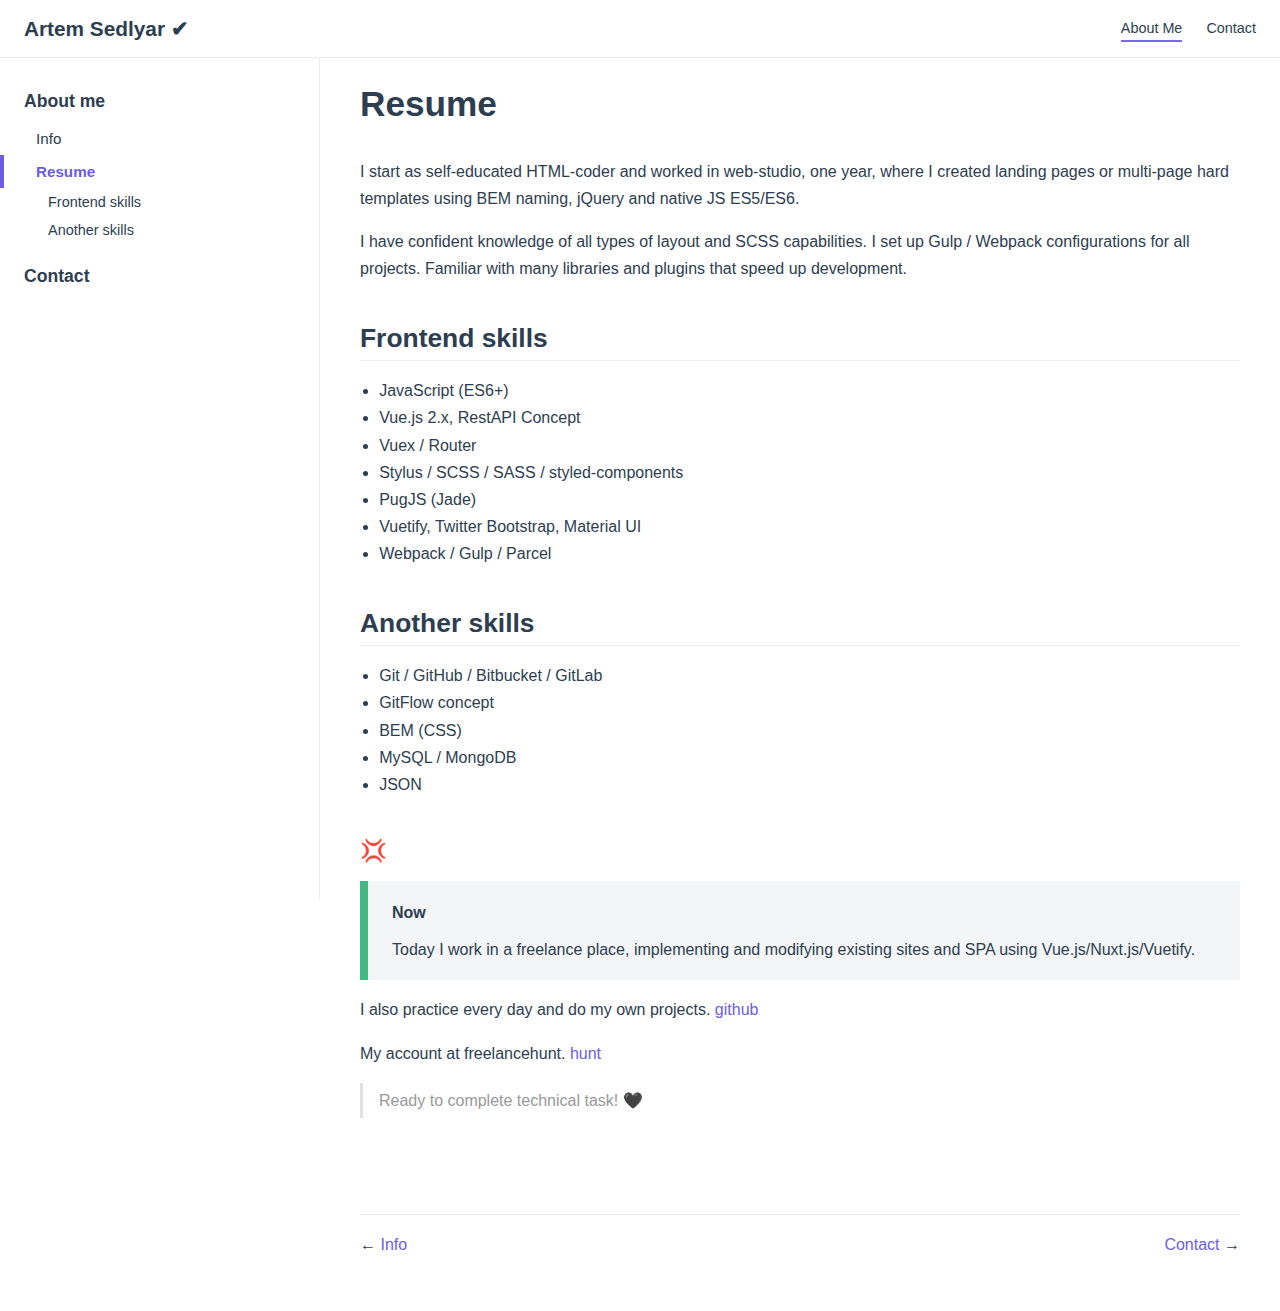
==== info/resume.html @ bdefcfd1 "deploy" ====
<!DOCTYPE html>
<html lang="en-US">
  <head>
    <meta charset="utf-8">
    <meta name="viewport" content="width=device-width,initial-scale=1">
    <title>Resume | Artem Sedlyar ✔</title>
    <meta name="generator" content="VuePress 1.5.4">
    
    <meta name="description" content="Frontend Web Developer">
    <meta name="theme-color" content="#3eaf7c">
    <meta name="apple-mobile-web-app-capable" content="yes">
    <meta name="apple-mobile-web-app-status-bar-style" content="black">
    <link rel="preload" href="/assets/css/0.styles.e78fe4bb.css" as="style"><link rel="preload" href="/assets/js/app.3f06bd6e.js" as="script"><link rel="preload" href="/assets/js/2.9921effe.js" as="script"><link rel="preload" href="/assets/js/8.894c7c05.js" as="script"><link rel="prefetch" href="/assets/js/3.db31d15b.js"><link rel="prefetch" href="/assets/js/4.f16aa5b3.js"><link rel="prefetch" href="/assets/js/5.d03f5406.js"><link rel="prefetch" href="/assets/js/6.c8559606.js"><link rel="prefetch" href="/assets/js/7.cd7a9723.js">
    <link rel="stylesheet" href="/assets/css/0.styles.e78fe4bb.css">
  </head>
  <body>
    <div id="app" data-server-rendered="true"><div class="theme-container"><header class="navbar"><div class="sidebar-button"><svg xmlns="http://www.w3.org/2000/svg" aria-hidden="true" role="img" viewBox="0 0 448 512" class="icon"><path fill="currentColor" d="M436 124H12c-6.627 0-12-5.373-12-12V80c0-6.627 5.373-12 12-12h424c6.627 0 12 5.373 12 12v32c0 6.627-5.373 12-12 12zm0 160H12c-6.627 0-12-5.373-12-12v-32c0-6.627 5.373-12 12-12h424c6.627 0 12 5.373 12 12v32c0 6.627-5.373 12-12 12zm0 160H12c-6.627 0-12-5.373-12-12v-32c0-6.627 5.373-12 12-12h424c6.627 0 12 5.373 12 12v32c0 6.627-5.373 12-12 12z"></path></svg></div> <a href="/" class="home-link router-link-active"><!----> <span class="site-name">Artem Sedlyar ✔</span></a> <div class="links"><!----> <nav class="nav-links can-hide"><div class="nav-item"><a href="/info/" class="nav-link router-link-active">
  About Me
</a></div><div class="nav-item"><a href="/contact/" class="nav-link">
  Contact
</a></div> <!----></nav></div></header> <div class="sidebar-mask"></div> <aside class="sidebar"><nav class="nav-links"><div class="nav-item"><a href="/info/" class="nav-link router-link-active">
  About Me
</a></div><div class="nav-item"><a href="/contact/" class="nav-link">
  Contact
</a></div> <!----></nav>  <ul class="sidebar-links"><li><section class="sidebar-group depth-0"><a href="/info/" class="sidebar-heading clickable router-link-active open"><span>About me</span> <!----></a> <ul class="sidebar-links sidebar-group-items"><li><a href="/info/" aria-current="page" class="sidebar-link">Info</a></li><li><a href="/info/resume.html" aria-current="page" class="active sidebar-link">Resume</a><ul class="sidebar-sub-headers"><li class="sidebar-sub-header"><a href="/info/resume.html#frontend-skills" class="sidebar-link">Frontend skills</a></li><li class="sidebar-sub-header"><a href="/info/resume.html#another-skills" class="sidebar-link">Another skills</a></li></ul></li></ul></section></li><li><a href="/contact/" class="sidebar-link">Contact</a></li></ul> </aside> <main class="page"> <div class="theme-default-content content__default"><h1 id="resume"><a href="#resume" class="header-anchor">#</a> Resume</h1> <p>I start as self-educated HTML-coder and worked in web-studio, one year, where I created landing pages or multi-page hard templates using BEM naming, jQuery and native JS ES5/ES6.</p> <p>I have confident knowledge of all types of layout and SCSS capabilities. I set up Gulp / Webpack configurations for all projects. Familiar with many libraries and plugins that speed up development.</p> <h2 id="frontend-skills"><a href="#frontend-skills" class="header-anchor">#</a> Frontend skills</h2> <ul><li>JavaScript (ES6+)</li> <li>Vue.js 2.x, RestAPI Concept</li> <li>Vuex / Router</li> <li>Stylus / SCSS / SASS / styled-components</li> <li>PugJS (Jade)</li> <li>Vuetify, Twitter Bootstrap, Material UI</li> <li>Webpack / Gulp / Parcel</li></ul> <h2 id="another-skills"><a href="#another-skills" class="header-anchor">#</a> Another skills</h2> <ul><li>Git / GitHub / Bitbucket / GitLab</li> <li>GitFlow concept</li> <li>BEM (CSS)</li> <li>MySQL / MongoDB</li> <li>JSON</li></ul> <h3 id="💢"><a href="#💢" class="header-anchor">#</a> 💢</h3> <div class="custom-block tip"><p class="custom-block-title">Now</p> <p>Today I work in a freelance place, implementing and modifying existing sites and SPA using Vue.js/Nuxt.js/Vuetify.</p></div> <p>I also practice every day and do my own projects. <strong><a href="github.com/xelinel32">github</a></strong></p> <p>My account at freelancehunt. <strong><a href="">hunt</a></strong></p> <blockquote><p>Ready to complete technical task! 🖤</p></blockquote></div> <footer class="page-edit"><!----> <!----></footer> <div class="page-nav"><p class="inner"><span class="prev">
      ←
      <a href="/info/" class="prev router-link-active">
        Info
      </a></span> <span class="next"><a href="/contact/">
        Contact
      </a>
      →
    </span></p></div> </main></div><div class="global-ui"><!----></div></div>
    <script src="/assets/js/app.3f06bd6e.js" defer></script><script src="/assets/js/2.9921effe.js" defer></script><script src="/assets/js/8.894c7c05.js" defer></script>
  </body>
</html>
---- assets/css/0.styles.e78fe4bb.css ----
.medium-zoom-overlay{z-index:100}.medium-zoom-overlay~img{z-index:101}code[class*=language-],pre[class*=language-]{color:#ccc;background:none;font-family:Consolas,Monaco,Andale Mono,Ubuntu Mono,monospace;font-size:1em;text-align:left;white-space:pre;word-spacing:normal;word-break:normal;word-wrap:normal;line-height:1.5;-moz-tab-size:4;-o-tab-size:4;tab-size:4;-webkit-hyphens:none;-ms-hyphens:none;hyphens:none}pre[class*=language-]{padding:1em;margin:.5em 0;overflow:auto}:not(pre)>code[class*=language-],pre[class*=language-]{background:#2d2d2d}:not(pre)>code[class*=language-]{padding:.1em;border-radius:.3em;white-space:normal}.token.block-comment,.token.cdata,.token.comment,.token.doctype,.token.prolog{color:#999}.token.punctuation{color:#ccc}.token.attr-name,.token.deleted,.token.namespace,.token.tag{color:#e2777a}.token.function-name{color:#6196cc}.token.boolean,.token.function,.token.number{color:#f08d49}.token.class-name,.token.constant,.token.property,.token.symbol{color:#f8c555}.token.atrule,.token.builtin,.token.important,.token.keyword,.token.selector{color:#cc99cd}.token.attr-value,.token.char,.token.regex,.token.string,.token.variable{color:#7ec699}.token.entity,.token.operator,.token.url{color:#67cdcc}.token.bold,.token.important{font-weight:700}.token.italic{font-style:italic}.token.entity{cursor:help}.token.inserted{color:green}.theme-default-content code{color:#476582;padding:.25rem .5rem;margin:0;font-size:.85em;background-color:rgba(27,31,35,.05);border-radius:3px}.theme-default-content code .token.deleted{color:#ec5975}.theme-default-content code .token.inserted{color:#6c5ce7}.theme-default-content pre,.theme-default-content pre[class*=language-]{line-height:1.4;padding:1.25rem 1.5rem;margin:.85rem 0;background-color:#282c34;border-radius:6px;overflow:auto}.theme-default-content pre[class*=language-] code,.theme-default-content pre code{color:#fff;padding:0;background-color:transparent;border-radius:0}div[class*=language-]{position:relative;background-color:#282c34;border-radius:6px}div[class*=language-] .highlight-lines{-webkit-user-select:none;-ms-user-select:none;user-select:none;padding-top:1.3rem;position:absolute;top:0;left:0;width:100%;line-height:1.4}div[class*=language-] .highlight-lines .highlighted{background-color:rgba(0,0,0,.66)}div[class*=language-] pre,div[class*=language-] pre[class*=language-]{background:transparent;position:relative;z-index:1}div[class*=language-]:before{position:absolute;z-index:3;top:.8em;right:1em;font-size:.75rem;color:hsla(0,0%,100%,.4)}div[class*=language-]:not(.line-numbers-mode) .line-numbers-wrapper{display:none}div[class*=language-].line-numbers-mode .highlight-lines .highlighted{position:relative}div[class*=language-].line-numbers-mode .highlight-lines .highlighted:before{content:" ";position:absolute;z-index:3;left:0;top:0;display:block;width:3.5rem;height:100%;background-color:rgba(0,0,0,.66)}div[class*=language-].line-numbers-mode pre{padding-left:4.5rem;vertical-align:middle}div[class*=language-].line-numbers-mode .line-numbers-wrapper{position:absolute;top:0;width:3.5rem;text-align:center;color:hsla(0,0%,100%,.3);padding:1.25rem 0;line-height:1.4}div[class*=language-].line-numbers-mode .line-numbers-wrapper br{-webkit-user-select:none;-ms-user-select:none;user-select:none}div[class*=language-].line-numbers-mode .line-numbers-wrapper .line-number{position:relative;z-index:4;-webkit-user-select:none;-ms-user-select:none;user-select:none;font-size:.85em}div[class*=language-].line-numbers-mode:after{content:"";position:absolute;z-index:2;top:0;left:0;width:3.5rem;height:100%;border-radius:6px 0 0 6px;border-right:1px solid rgba(0,0,0,.66);background-color:#282c34}div[class~=language-js]:before{content:"js"}div[class~=language-ts]:before{content:"ts"}div[class~=language-html]:before{content:"html"}div[class~=language-md]:before{content:"md"}div[class~=language-vue]:before{content:"vue"}div[class~=language-css]:before{content:"css"}div[class~=language-sass]:before{content:"sass"}div[class~=language-scss]:before{content:"scss"}div[class~=language-less]:before{content:"less"}div[class~=language-stylus]:before{content:"stylus"}div[class~=language-go]:before{content:"go"}div[class~=language-java]:before{content:"java"}div[class~=language-c]:before{content:"c"}div[class~=language-sh]:before{content:"sh"}div[class~=language-yaml]:before{content:"yaml"}div[class~=language-py]:before{content:"py"}div[class~=language-docker]:before{content:"docker"}div[class~=language-dockerfile]:before{content:"dockerfile"}div[class~=language-makefile]:before{content:"makefile"}div[class~=language-javascript]:before{content:"js"}div[class~=language-typescript]:before{content:"ts"}div[class~=language-markup]:before{content:"html"}div[class~=language-markdown]:before{content:"md"}div[class~=language-json]:before{content:"json"}div[class~=language-ruby]:before{content:"rb"}div[class~=language-python]:before{content:"py"}div[class~=language-bash]:before{content:"sh"}div[class~=language-php]:before{content:"php"}.custom-block .custom-block-title{font-weight:600;margin-bottom:-.4rem}.custom-block.danger,.custom-block.tip,.custom-block.warning{padding:.1rem 1.5rem;border-left-width:.5rem;border-left-style:solid;margin:1rem 0}.custom-block.tip{background-color:#f3f5f7;border-color:#42b983}.custom-block.warning{background-color:rgba(255,229,100,.3);border-color:#e7c000;color:#6b5900}.custom-block.warning .custom-block-title{color:#b29400}.custom-block.warning a{color:#2c3e50}.custom-block.danger{background-color:#ffe6e6;border-color:#c00;color:#4d0000}.custom-block.danger .custom-block-title{color:#900}.custom-block.danger a{color:#2c3e50}.custom-block.details{display:block;position:relative;border-radius:2px;margin:1.6em 0;padding:1.6em;background-color:#eee}.custom-block.details h4{margin-top:0}.custom-block.details figure:last-child,.custom-block.details p:last-child{margin-bottom:0;padding-bottom:0}.custom-block.details summary{outline:none;cursor:pointer}.arrow{display:inline-block;width:0;height:0}.arrow.up{border-bottom:6px solid #ccc}.arrow.down,.arrow.up{border-left:4px solid transparent;border-right:4px solid transparent}.arrow.down{border-top:6px solid #ccc}.arrow.right{border-left:6px solid #ccc}.arrow.left,.arrow.right{border-top:4px solid transparent;border-bottom:4px solid transparent}.arrow.left{border-right:6px solid #ccc}.theme-default-content:not(.custom){max-width:960px;margin:0 auto;padding:2rem 2.5rem}@media (max-width:959px){.theme-default-content:not(.custom){padding:2rem}}@media (max-width:419px){.theme-default-content:not(.custom){padding:1.5rem}}.table-of-contents .badge{vertical-align:middle}body,html{padding:0;margin:0;background-color:#fff}body{font-family:-apple-system,BlinkMacSystemFont,Segoe UI,Roboto,Oxygen,Ubuntu,Cantarell,Fira Sans,Droid Sans,Helvetica Neue,sans-serif;-webkit-font-smoothing:antialiased;-moz-osx-font-smoothing:grayscale;font-size:16px;color:#2c3e50}.page{padding-left:20rem}.navbar{z-index:20;right:0;height:3.6rem;background-color:#fff;box-sizing:border-box;border-bottom:1px solid #eaecef}.navbar,.sidebar-mask{position:fixed;top:0;left:0}.sidebar-mask{z-index:9;width:100vw;height:100vh;display:none}.sidebar{font-size:16px;background-color:#fff;width:20rem;position:fixed;z-index:10;margin:0;top:3.6rem;left:0;bottom:0;box-sizing:border-box;border-right:1px solid #eaecef;overflow-y:auto}.theme-default-content:not(.custom)>:first-child{margin-top:3.6rem}.theme-default-content:not(.custom) a:hover{text-decoration:underline}.theme-default-content:not(.custom) p.demo{padding:1rem 1.5rem;border:1px solid #ddd;border-radius:4px}.theme-default-content:not(.custom) img{max-width:100%}.theme-default-content.custom{padding:0;margin:0}.theme-default-content.custom img{max-width:100%}a{font-weight:500;text-decoration:none}a,p a code{color:#6c5ce7}p a code{font-weight:400}kbd{background:#eee;border:.15rem solid #ddd;border-bottom:.25rem solid #ddd;border-radius:.15rem;padding:0 .15em}blockquote{font-size:1rem;color:#999;border-left:.2rem solid #dfe2e5;margin:1rem 0;padding:.25rem 0 .25rem 1rem}blockquote>p{margin:0}ol,ul{padding-left:1.2em}strong{font-weight:600}h1,h2,h3,h4,h5,h6{font-weight:600;line-height:1.25}.theme-default-content:not(.custom)>h1,.theme-default-content:not(.custom)>h2,.theme-default-content:not(.custom)>h3,.theme-default-content:not(.custom)>h4,.theme-default-content:not(.custom)>h5,.theme-default-content:not(.custom)>h6{margin-top:-3.1rem;padding-top:4.6rem;margin-bottom:0}.theme-default-content:not(.custom)>h1:first-child,.theme-default-content:not(.custom)>h2:first-child,.theme-default-content:not(.custom)>h3:first-child,.theme-default-content:not(.custom)>h4:first-child,.theme-default-content:not(.custom)>h5:first-child,.theme-default-content:not(.custom)>h6:first-child{margin-top:-1.5rem;margin-bottom:1rem}.theme-default-content:not(.custom)>h1:first-child+.custom-block,.theme-default-content:not(.custom)>h1:first-child+p,.theme-default-content:not(.custom)>h1:first-child+pre,.theme-default-content:not(.custom)>h2:first-child+.custom-block,.theme-default-content:not(.custom)>h2:first-child+p,.theme-default-content:not(.custom)>h2:first-child+pre,.theme-default-content:not(.custom)>h3:first-child+.custom-block,.theme-default-content:not(.custom)>h3:first-child+p,.theme-default-content:not(.custom)>h3:first-child+pre,.theme-default-content:not(.custom)>h4:first-child+.custom-block,.theme-default-content:not(.custom)>h4:first-child+p,.theme-default-content:not(.custom)>h4:first-child+pre,.theme-default-content:not(.custom)>h5:first-child+.custom-block,.theme-default-content:not(.custom)>h5:first-child+p,.theme-default-content:not(.custom)>h5:first-child+pre,.theme-default-content:not(.custom)>h6:first-child+.custom-block,.theme-default-content:not(.custom)>h6:first-child+p,.theme-default-content:not(.custom)>h6:first-child+pre{margin-top:2rem}h1:hover .header-anchor,h2:hover .header-anchor,h3:hover .header-anchor,h4:hover .header-anchor,h5:hover .header-anchor,h6:hover .header-anchor{opacity:1}h1{font-size:2.2rem}h2{font-size:1.65rem;padding-bottom:.3rem;border-bottom:1px solid #eaecef}h3{font-size:1.35rem}a.header-anchor{font-size:.85em;float:left;margin-left:-.87em;padding-right:.23em;margin-top:.125em;opacity:0}a.header-anchor:hover{text-decoration:none}.line-number,code,kbd{font-family:source-code-pro,Menlo,Monaco,Consolas,Courier New,monospace}ol,p,ul{line-height:1.7}hr{border:0;border-top:1px solid #eaecef}table{border-collapse:collapse;margin:1rem 0;display:block;overflow-x:auto}tr{border-top:1px solid #dfe2e5}tr:nth-child(2n){background-color:#f6f8fa}td,th{border:1px solid #dfe2e5;padding:.6em 1em}.theme-container.sidebar-open .sidebar-mask{display:block}.theme-container.no-navbar .theme-default-content:not(.custom)>h1,.theme-container.no-navbar h2,.theme-container.no-navbar h3,.theme-container.no-navbar h4,.theme-container.no-navbar h5,.theme-container.no-navbar h6{margin-top:1.5rem;padding-top:0}.theme-container.no-navbar .sidebar{top:0}@media (min-width:720px){.theme-container.no-sidebar .sidebar{display:none}.theme-container.no-sidebar .page{padding-left:0}}@media (max-width:959px){.sidebar{font-size:15px;width:16.4rem}.page{padding-left:16.4rem}}@media (max-width:719px){.sidebar{top:0;padding-top:3.6rem;transform:translateX(-100%);transition:transform .2s ease}.page{padding-left:0}.theme-container.sidebar-open .sidebar{transform:translateX(0)}.theme-container.no-navbar .sidebar{padding-top:0}}@media (max-width:419px){h1{font-size:1.9rem}.theme-default-content div[class*=language-]{margin:.85rem -1.5rem;border-radius:0}}#nprogress{pointer-events:none}#nprogress .bar{background:#6c5ce7;position:fixed;z-index:1031;top:0;left:0;width:100%;height:2px}#nprogress .peg{display:block;position:absolute;right:0;width:100px;height:100%;box-shadow:0 0 10px #6c5ce7,0 0 5px #6c5ce7;opacity:1;transform:rotate(3deg) translateY(-4px)}#nprogress .spinner{display:block;position:fixed;z-index:1031;top:15px;right:15px}#nprogress .spinner-icon{width:18px;height:18px;box-sizing:border-box;border-color:#6c5ce7 transparent transparent #6c5ce7;border-style:solid;border-width:2px;border-radius:50%;-webkit-animation:nprogress-spinner .4s linear infinite;animation:nprogress-spinner .4s linear infinite}.nprogress-custom-parent{overflow:hidden;position:relative}.nprogress-custom-parent #nprogress .bar,.nprogress-custom-parent #nprogress .spinner{position:absolute}@-webkit-keyframes nprogress-spinner{0%{transform:rotate(0deg)}to{transform:rotate(1turn)}}@keyframes nprogress-spinner{0%{transform:rotate(0deg)}to{transform:rotate(1turn)}}html{scroll-behavior:smooth}.go-to-top[data-v-5fd4ef0c]{cursor:pointer;position:fixed;bottom:2rem;right:2.5rem;width:2rem;color:#6c5ce7;z-index:1}.go-to-top[data-v-5fd4ef0c]:hover{color:#988dee}@media (max-width:959px){.go-to-top[data-v-5fd4ef0c]{display:none}}.fade-enter-active[data-v-5fd4ef0c],.fade-leave-active[data-v-5fd4ef0c]{transition:opacity .3s}.fade-enter[data-v-5fd4ef0c],.fade-leave-to[data-v-5fd4ef0c]{opacity:0}.icon.outbound{color:#aaa;display:inline-block;vertical-align:middle;position:relative;top:-1px}.home{padding:3.6rem 2rem 0;max-width:1200px;margin:0 auto;display:block}.home .hero{text-align:center}.home .hero img{max-width:100%;max-height:280px;display:block;margin:3rem auto 1.5rem}.home .hero h1{font-size:3rem}.home .hero .action,.home .hero .description,.home .hero h1{margin:1.8rem auto}.home .hero .description{max-width:35rem;font-size:1.6rem;line-height:1.3;color:#6a8bad}.home .hero .action-button{display:inline-block;font-size:1.2rem;color:#fff;background-color:#6c5ce7;padding:.8rem 1.6rem;border-radius:4px;transition:background-color .1s ease;box-sizing:border-box;border-bottom:1px solid #5340e3}.home .hero .action-button:hover{background-color:#7b6ce9}.home .features{border-top:1px solid #eaecef;padding:1.2rem 0;margin-top:2.5rem;display:flex;flex-wrap:wrap;align-items:flex-start;align-content:stretch;justify-content:space-between}.home .feature{flex-grow:1;flex-basis:30%;max-width:30%}.home .feature h2{font-size:1.4rem;font-weight:500;border-bottom:none;padding-bottom:0;color:#3a5169}.home .feature p{color:#4e6e8e}.home .footer{padding:2.5rem;border-top:1px solid #eaecef;text-align:center;color:#4e6e8e}@media (max-width:719px){.home .features{flex-direction:column}.home .feature{max-width:100%;padding:0 2.5rem}}@media (max-width:419px){.home{padding-left:1.5rem;padding-right:1.5rem}.home .hero img{max-height:210px;margin:2rem auto 1.2rem}.home .hero h1{font-size:2rem}.home .hero .action,.home .hero .description,.home .hero h1{margin:1.2rem auto}.home .hero .description{font-size:1.2rem}.home .hero .action-button{font-size:1rem;padding:.6rem 1.2rem}.home .feature h2{font-size:1.25rem}}.search-box{display:inline-block;position:relative;margin-right:1rem}.search-box input{cursor:text;width:10rem;height:2rem;color:#4e6e8e;display:inline-block;border:1px solid #cfd4db;border-radius:2rem;font-size:.9rem;line-height:2rem;padding:0 .5rem 0 2rem;outline:none;transition:all .2s ease;background:#fff url(/assets/img/search.83621669.svg) .6rem .5rem no-repeat;background-size:1rem}.search-box input:focus{cursor:auto;border-color:#6c5ce7}.search-box .suggestions{background:#fff;width:20rem;position:absolute;top:2rem;border:1px solid #cfd4db;border-radius:6px;padding:.4rem;list-style-type:none}.search-box .suggestions.align-right{right:0}.search-box .suggestion{line-height:1.4;padding:.4rem .6rem;border-radius:4px;cursor:pointer}.search-box .suggestion a{white-space:normal;color:#5d82a6}.search-box .suggestion a .page-title{font-weight:600}.search-box .suggestion a .header{font-size:.9em;margin-left:.25em}.search-box .suggestion.focused{background-color:#f3f4f5}.search-box .suggestion.focused a{color:#6c5ce7}@media (max-width:959px){.search-box input{cursor:pointer;width:0;border-color:transparent;position:relative}.search-box input:focus{cursor:text;left:0;width:10rem}}@media (-ms-high-contrast:none){.search-box input{height:2rem}}@media (max-width:959px) and (min-width:719px){.search-box .suggestions{left:0}}@media (max-width:719px){.search-box{margin-right:0}.search-box input{left:1rem}.search-box .suggestions{right:0}}@media (max-width:419px){.search-box .suggestions{width:calc(100vw - 4rem)}.search-box input:focus{width:8rem}}.sidebar-button{cursor:pointer;display:none;width:1.25rem;height:1.25rem;position:absolute;padding:.6rem;top:.6rem;left:1rem}.sidebar-button .icon{display:block;width:1.25rem;height:1.25rem}@media (max-width:719px){.sidebar-button{display:block}}.dropdown-enter,.dropdown-leave-to{height:0!important}.dropdown-wrapper{cursor:pointer}.dropdown-wrapper .dropdown-title,.dropdown-wrapper .mobile-dropdown-title{display:block;font-size:.9rem;font-family:inherit;cursor:inherit;padding:inherit;line-height:1.4rem;background:transparent;border:none;font-weight:500;color:#2c3e50}.dropdown-wrapper .dropdown-title:hover,.dropdown-wrapper .mobile-dropdown-title:hover{border-color:transparent}.dropdown-wrapper .dropdown-title .arrow,.dropdown-wrapper .mobile-dropdown-title .arrow{vertical-align:middle;margin-top:-1px;margin-left:.4rem}.dropdown-wrapper .mobile-dropdown-title{display:none;font-weight:600}.dropdown-wrapper .mobile-dropdown-title font-size inherit:hover{color:#6c5ce7}.dropdown-wrapper .nav-dropdown .dropdown-item{color:inherit;line-height:1.7rem}.dropdown-wrapper .nav-dropdown .dropdown-item h4{margin:.45rem 0 0;border-top:1px solid #eee;padding:1rem 1.5rem .45rem 1.25rem}.dropdown-wrapper .nav-dropdown .dropdown-item .dropdown-subitem-wrapper{padding:0;list-style:none}.dropdown-wrapper .nav-dropdown .dropdown-item .dropdown-subitem-wrapper .dropdown-subitem{font-size:.9em}.dropdown-wrapper .nav-dropdown .dropdown-item a{display:block;line-height:1.7rem;position:relative;border-bottom:none;font-weight:400;margin-bottom:0;padding:0 1.5rem 0 1.25rem}.dropdown-wrapper .nav-dropdown .dropdown-item a.router-link-active,.dropdown-wrapper .nav-dropdown .dropdown-item a:hover{color:#6c5ce7}.dropdown-wrapper .nav-dropdown .dropdown-item a.router-link-active:after{content:"";width:0;height:0;border-left:5px solid #6c5ce7;border-top:3px solid transparent;border-bottom:3px solid transparent;position:absolute;top:calc(50% - 2px);left:9px}.dropdown-wrapper .nav-dropdown .dropdown-item:first-child h4{margin-top:0;padding-top:0;border-top:0}@media (max-width:719px){.dropdown-wrapper.open .dropdown-title{margin-bottom:.5rem}.dropdown-wrapper .dropdown-title{display:none}.dropdown-wrapper .mobile-dropdown-title{display:block}.dropdown-wrapper .nav-dropdown{transition:height .1s ease-out;overflow:hidden}.dropdown-wrapper .nav-dropdown .dropdown-item h4{border-top:0;margin-top:0;padding-top:0}.dropdown-wrapper .nav-dropdown .dropdown-item>a,.dropdown-wrapper .nav-dropdown .dropdown-item h4{font-size:15px;line-height:2rem}.dropdown-wrapper .nav-dropdown .dropdown-item .dropdown-subitem{font-size:14px;padding-left:1rem}}@media (min-width:719px){.dropdown-wrapper{height:1.8rem}.dropdown-wrapper.open .nav-dropdown,.dropdown-wrapper:hover .nav-dropdown{display:block!important}.dropdown-wrapper.open:blur{display:none}.dropdown-wrapper .nav-dropdown{display:none;height:auto!important;box-sizing:border-box;max-height:calc(100vh - 2.7rem);overflow-y:auto;position:absolute;top:100%;right:0;background-color:#fff;padding:.6rem 0;border:1px solid;border-color:#ddd #ddd #ccc;text-align:left;border-radius:.25rem;white-space:nowrap;margin:0}}.nav-links{display:inline-block}.nav-links a{line-height:1.4rem;color:inherit}.nav-links a.router-link-active,.nav-links a:hover{color:#6c5ce7}.nav-links .nav-item{position:relative;display:inline-block;margin-left:1.5rem;line-height:2rem}.nav-links .nav-item:first-child{margin-left:0}.nav-links .repo-link{margin-left:1.5rem}@media (max-width:719px){.nav-links .nav-item,.nav-links .repo-link{margin-left:0}}@media (min-width:719px){.nav-links a.router-link-active,.nav-links a:hover{color:#2c3e50}.nav-item>a:not(.external).router-link-active,.nav-item>a:not(.external):hover{margin-bottom:-2px;border-bottom:2px solid #7869e9}}.navbar{padding:.7rem 1.5rem;line-height:2.2rem}.navbar a,.navbar img,.navbar span{display:inline-block}.navbar .logo{height:2.2rem;min-width:2.2rem;margin-right:.8rem;vertical-align:top}.navbar .site-name{font-size:1.3rem;font-weight:600;color:#2c3e50;position:relative}.navbar .links{padding-left:1.5rem;box-sizing:border-box;background-color:#fff;white-space:nowrap;font-size:.9rem;position:absolute;right:1.5rem;top:.7rem;display:flex}.navbar .links .search-box{flex:0 0 auto;vertical-align:top}@media (max-width:719px){.navbar{padding-left:4rem}.navbar .can-hide{display:none}.navbar .links{padding-left:1.5rem}.navbar .site-name{width:calc(100vw - 9.4rem);overflow:hidden;white-space:nowrap;text-overflow:ellipsis}}.page-edit{max-width:960px;margin:0 auto;padding:2rem 2.5rem}@media (max-width:959px){.page-edit{padding:2rem}}@media (max-width:419px){.page-edit{padding:1.5rem}}.page-edit{padding-top:1rem;padding-bottom:1rem;overflow:auto}.page-edit .edit-link{display:inline-block}.page-edit .edit-link a{color:#4e6e8e;margin-right:.25rem}.page-edit .last-updated{float:right;font-size:.9em}.page-edit .last-updated .prefix{font-weight:500;color:#4e6e8e}.page-edit .last-updated .time{font-weight:400;color:#767676}@media (max-width:719px){.page-edit .edit-link{margin-bottom:.5rem}.page-edit .last-updated{font-size:.8em;float:none;text-align:left}}.page-nav{max-width:960px;margin:0 auto;padding:2rem 2.5rem}@media (max-width:959px){.page-nav{padding:2rem}}@media (max-width:419px){.page-nav{padding:1.5rem}}.page-nav{padding-top:1rem;padding-bottom:0}.page-nav .inner{min-height:2rem;margin-top:0;border-top:1px solid #eaecef;padding-top:1rem;overflow:auto}.page-nav .next{float:right}.page{padding-bottom:2rem;display:block}.sidebar-group .sidebar-group{padding-left:.5em}.sidebar-group:not(.collapsable) .sidebar-heading:not(.clickable){cursor:auto;color:inherit}.sidebar-group.is-sub-group{padding-left:0}.sidebar-group.is-sub-group>.sidebar-heading{font-size:.95em;line-height:1.4;font-weight:400;padding-left:2rem}.sidebar-group.is-sub-group>.sidebar-heading:not(.clickable){opacity:.5}.sidebar-group.is-sub-group>.sidebar-group-items{padding-left:1rem}.sidebar-group.is-sub-group>.sidebar-group-items>li>.sidebar-link{font-size:.95em;border-left:none}.sidebar-group.depth-2>.sidebar-heading{border-left:none}.sidebar-heading{color:#2c3e50;transition:color .15s ease;cursor:pointer;font-size:1.1em;font-weight:700;padding:.35rem 1.5rem .35rem 1.25rem;width:100%;box-sizing:border-box;margin:0;border-left:.25rem solid transparent}.sidebar-heading.open,.sidebar-heading:hover{color:inherit}.sidebar-heading .arrow{position:relative;top:-.12em;left:.5em}.sidebar-heading.clickable.active{font-weight:600;color:#6c5ce7;border-left-color:#6c5ce7}.sidebar-heading.clickable:hover{color:#6c5ce7}.sidebar-group-items{transition:height .1s ease-out;font-size:.95em;overflow:hidden}.sidebar .sidebar-sub-headers{padding-left:1rem;font-size:.95em}a.sidebar-link{font-size:1em;font-weight:400;display:inline-block;color:#2c3e50;border-left:.25rem solid transparent;padding:.35rem 1rem .35rem 1.25rem;line-height:1.4;width:100%;box-sizing:border-box}a.sidebar-link:hover{color:#6c5ce7}a.sidebar-link.active{font-weight:600;color:#6c5ce7;border-left-color:#6c5ce7}.sidebar-group a.sidebar-link{padding-left:2rem}.sidebar-sub-headers a.sidebar-link{padding-top:.25rem;padding-bottom:.25rem;border-left:none}.sidebar-sub-headers a.sidebar-link.active{font-weight:500}.sidebar ul{padding:0;margin:0;list-style-type:none}.sidebar a{display:inline-block}.sidebar .nav-links{display:none;border-bottom:1px solid #eaecef;padding:.5rem 0 .75rem}.sidebar .nav-links a{font-weight:600}.sidebar .nav-links .nav-item,.sidebar .nav-links .repo-link{display:block;line-height:1.25rem;font-size:1.1em;padding:.5rem 0 .5rem 1.5rem}.sidebar>.sidebar-links{padding:1.5rem 0}.sidebar>.sidebar-links>li>a.sidebar-link{font-size:1.1em;line-height:1.7;font-weight:700}.sidebar>.sidebar-links>li:not(:first-child){margin-top:.75rem}@media (max-width:719px){.sidebar .nav-links{display:block}.sidebar .nav-links .dropdown-wrapper .nav-dropdown .dropdown-item a.router-link-active:after{top:calc(1rem - 2px)}.sidebar>.sidebar-links{padding:1rem 0}}.badge[data-v-15b7b770]{display:inline-block;font-size:14px;height:18px;line-height:18px;border-radius:3px;padding:0 6px;color:#fff}.badge.green[data-v-15b7b770],.badge.tip[data-v-15b7b770],.badge[data-v-15b7b770]{background-color:#42b983}.badge.error[data-v-15b7b770]{background-color:#da5961}.badge.warn[data-v-15b7b770],.badge.warning[data-v-15b7b770],.badge.yellow[data-v-15b7b770]{background-color:#e7c000}.badge+.badge[data-v-15b7b770]{margin-left:5px}
---- assets/css/0.styles.e78fe4bb.css ----
.medium-zoom-overlay{z-index:100}.medium-zoom-overlay~img{z-index:101}code[class*=language-],pre[class*=language-]{color:#ccc;background:none;font-family:Consolas,Monaco,Andale Mono,Ubuntu Mono,monospace;font-size:1em;text-align:left;white-space:pre;word-spacing:normal;word-break:normal;word-wrap:normal;line-height:1.5;-moz-tab-size:4;-o-tab-size:4;tab-size:4;-webkit-hyphens:none;-ms-hyphens:none;hyphens:none}pre[class*=language-]{padding:1em;margin:.5em 0;overflow:auto}:not(pre)>code[class*=language-],pre[class*=language-]{background:#2d2d2d}:not(pre)>code[class*=language-]{padding:.1em;border-radius:.3em;white-space:normal}.token.block-comment,.token.cdata,.token.comment,.token.doctype,.token.prolog{color:#999}.token.punctuation{color:#ccc}.token.attr-name,.token.deleted,.token.namespace,.token.tag{color:#e2777a}.token.function-name{color:#6196cc}.token.boolean,.token.function,.token.number{color:#f08d49}.token.class-name,.token.constant,.token.property,.token.symbol{color:#f8c555}.token.atrule,.token.builtin,.token.important,.token.keyword,.token.selector{color:#cc99cd}.token.attr-value,.token.char,.token.regex,.token.string,.token.variable{color:#7ec699}.token.entity,.token.operator,.token.url{color:#67cdcc}.token.bold,.token.important{font-weight:700}.token.italic{font-style:italic}.token.entity{cursor:help}.token.inserted{color:green}.theme-default-content code{color:#476582;padding:.25rem .5rem;margin:0;font-size:.85em;background-color:rgba(27,31,35,.05);border-radius:3px}.theme-default-content code .token.deleted{color:#ec5975}.theme-default-content code .token.inserted{color:#6c5ce7}.theme-default-content pre,.theme-default-content pre[class*=language-]{line-height:1.4;padding:1.25rem 1.5rem;margin:.85rem 0;background-color:#282c34;border-radius:6px;overflow:auto}.theme-default-content pre[class*=language-] code,.theme-default-content pre code{color:#fff;padding:0;background-color:transparent;border-radius:0}div[class*=language-]{position:relative;background-color:#282c34;border-radius:6px}div[class*=language-] .highlight-lines{-webkit-user-select:none;-ms-user-select:none;user-select:none;padding-top:1.3rem;position:absolute;top:0;left:0;width:100%;line-height:1.4}div[class*=language-] .highlight-lines .highlighted{background-color:rgba(0,0,0,.66)}div[class*=language-] pre,div[class*=language-] pre[class*=language-]{background:transparent;position:relative;z-index:1}div[class*=language-]:before{position:absolute;z-index:3;top:.8em;right:1em;font-size:.75rem;color:hsla(0,0%,100%,.4)}div[class*=language-]:not(.line-numbers-mode) .line-numbers-wrapper{display:none}div[class*=language-].line-numbers-mode .highlight-lines .highlighted{position:relative}div[class*=language-].line-numbers-mode .highlight-lines .highlighted:before{content:" ";position:absolute;z-index:3;left:0;top:0;display:block;width:3.5rem;height:100%;background-color:rgba(0,0,0,.66)}div[class*=language-].line-numbers-mode pre{padding-left:4.5rem;vertical-align:middle}div[class*=language-].line-numbers-mode .line-numbers-wrapper{position:absolute;top:0;width:3.5rem;text-align:center;color:hsla(0,0%,100%,.3);padding:1.25rem 0;line-height:1.4}div[class*=language-].line-numbers-mode .line-numbers-wrapper br{-webkit-user-select:none;-ms-user-select:none;user-select:none}div[class*=language-].line-numbers-mode .line-numbers-wrapper .line-number{position:relative;z-index:4;-webkit-user-select:none;-ms-user-select:none;user-select:none;font-size:.85em}div[class*=language-].line-numbers-mode:after{content:"";position:absolute;z-index:2;top:0;left:0;width:3.5rem;height:100%;border-radius:6px 0 0 6px;border-right:1px solid rgba(0,0,0,.66);background-color:#282c34}div[class~=language-js]:before{content:"js"}div[class~=language-ts]:before{content:"ts"}div[class~=language-html]:before{content:"html"}div[class~=language-md]:before{content:"md"}div[class~=language-vue]:before{content:"vue"}div[class~=language-css]:before{content:"css"}div[class~=language-sass]:before{content:"sass"}div[class~=language-scss]:before{content:"scss"}div[class~=language-less]:before{content:"less"}div[class~=language-stylus]:before{content:"stylus"}div[class~=language-go]:before{content:"go"}div[class~=language-java]:before{content:"java"}div[class~=language-c]:before{content:"c"}div[class~=language-sh]:before{content:"sh"}div[class~=language-yaml]:before{content:"yaml"}div[class~=language-py]:before{content:"py"}div[class~=language-docker]:before{content:"docker"}div[class~=language-dockerfile]:before{content:"dockerfile"}div[class~=language-makefile]:before{content:"makefile"}div[class~=language-javascript]:before{content:"js"}div[class~=language-typescript]:before{content:"ts"}div[class~=language-markup]:before{content:"html"}div[class~=language-markdown]:before{content:"md"}div[class~=language-json]:before{content:"json"}div[class~=language-ruby]:before{content:"rb"}div[class~=language-python]:before{content:"py"}div[class~=language-bash]:before{content:"sh"}div[class~=language-php]:before{content:"php"}.custom-block .custom-block-title{font-weight:600;margin-bottom:-.4rem}.custom-block.danger,.custom-block.tip,.custom-block.warning{padding:.1rem 1.5rem;border-left-width:.5rem;border-left-style:solid;margin:1rem 0}.custom-block.tip{background-color:#f3f5f7;border-color:#42b983}.custom-block.warning{background-color:rgba(255,229,100,.3);border-color:#e7c000;color:#6b5900}.custom-block.warning .custom-block-title{color:#b29400}.custom-block.warning a{color:#2c3e50}.custom-block.danger{background-color:#ffe6e6;border-color:#c00;color:#4d0000}.custom-block.danger .custom-block-title{color:#900}.custom-block.danger a{color:#2c3e50}.custom-block.details{display:block;position:relative;border-radius:2px;margin:1.6em 0;padding:1.6em;background-color:#eee}.custom-block.details h4{margin-top:0}.custom-block.details figure:last-child,.custom-block.details p:last-child{margin-bottom:0;padding-bottom:0}.custom-block.details summary{outline:none;cursor:pointer}.arrow{display:inline-block;width:0;height:0}.arrow.up{border-bottom:6px solid #ccc}.arrow.down,.arrow.up{border-left:4px solid transparent;border-right:4px solid transparent}.arrow.down{border-top:6px solid #ccc}.arrow.right{border-left:6px solid #ccc}.arrow.left,.arrow.right{border-top:4px solid transparent;border-bottom:4px solid transparent}.arrow.left{border-right:6px solid #ccc}.theme-default-content:not(.custom){max-width:960px;margin:0 auto;padding:2rem 2.5rem}@media (max-width:959px){.theme-default-content:not(.custom){padding:2rem}}@media (max-width:419px){.theme-default-content:not(.custom){padding:1.5rem}}.table-of-contents .badge{vertical-align:middle}body,html{padding:0;margin:0;background-color:#fff}body{font-family:-apple-system,BlinkMacSystemFont,Segoe UI,Roboto,Oxygen,Ubuntu,Cantarell,Fira Sans,Droid Sans,Helvetica Neue,sans-serif;-webkit-font-smoothing:antialiased;-moz-osx-font-smoothing:grayscale;font-size:16px;color:#2c3e50}.page{padding-left:20rem}.navbar{z-index:20;right:0;height:3.6rem;background-color:#fff;box-sizing:border-box;border-bottom:1px solid #eaecef}.navbar,.sidebar-mask{position:fixed;top:0;left:0}.sidebar-mask{z-index:9;width:100vw;height:100vh;display:none}.sidebar{font-size:16px;background-color:#fff;width:20rem;position:fixed;z-index:10;margin:0;top:3.6rem;left:0;bottom:0;box-sizing:border-box;border-right:1px solid #eaecef;overflow-y:auto}.theme-default-content:not(.custom)>:first-child{margin-top:3.6rem}.theme-default-content:not(.custom) a:hover{text-decoration:underline}.theme-default-content:not(.custom) p.demo{padding:1rem 1.5rem;border:1px solid #ddd;border-radius:4px}.theme-default-content:not(.custom) img{max-width:100%}.theme-default-content.custom{padding:0;margin:0}.theme-default-content.custom img{max-width:100%}a{font-weight:500;text-decoration:none}a,p a code{color:#6c5ce7}p a code{font-weight:400}kbd{background:#eee;border:.15rem solid #ddd;border-bottom:.25rem solid #ddd;border-radius:.15rem;padding:0 .15em}blockquote{font-size:1rem;color:#999;border-left:.2rem solid #dfe2e5;margin:1rem 0;padding:.25rem 0 .25rem 1rem}blockquote>p{margin:0}ol,ul{padding-left:1.2em}strong{font-weight:600}h1,h2,h3,h4,h5,h6{font-weight:600;line-height:1.25}.theme-default-content:not(.custom)>h1,.theme-default-content:not(.custom)>h2,.theme-default-content:not(.custom)>h3,.theme-default-content:not(.custom)>h4,.theme-default-content:not(.custom)>h5,.theme-default-content:not(.custom)>h6{margin-top:-3.1rem;padding-top:4.6rem;margin-bottom:0}.theme-default-content:not(.custom)>h1:first-child,.theme-default-content:not(.custom)>h2:first-child,.theme-default-content:not(.custom)>h3:first-child,.theme-default-content:not(.custom)>h4:first-child,.theme-default-content:not(.custom)>h5:first-child,.theme-default-content:not(.custom)>h6:first-child{margin-top:-1.5rem;margin-bottom:1rem}.theme-default-content:not(.custom)>h1:first-child+.custom-block,.theme-default-content:not(.custom)>h1:first-child+p,.theme-default-content:not(.custom)>h1:first-child+pre,.theme-default-content:not(.custom)>h2:first-child+.custom-block,.theme-default-content:not(.custom)>h2:first-child+p,.theme-default-content:not(.custom)>h2:first-child+pre,.theme-default-content:not(.custom)>h3:first-child+.custom-block,.theme-default-content:not(.custom)>h3:first-child+p,.theme-default-content:not(.custom)>h3:first-child+pre,.theme-default-content:not(.custom)>h4:first-child+.custom-block,.theme-default-content:not(.custom)>h4:first-child+p,.theme-default-content:not(.custom)>h4:first-child+pre,.theme-default-content:not(.custom)>h5:first-child+.custom-block,.theme-default-content:not(.custom)>h5:first-child+p,.theme-default-content:not(.custom)>h5:first-child+pre,.theme-default-content:not(.custom)>h6:first-child+.custom-block,.theme-default-content:not(.custom)>h6:first-child+p,.theme-default-content:not(.custom)>h6:first-child+pre{margin-top:2rem}h1:hover .header-anchor,h2:hover .header-anchor,h3:hover .header-anchor,h4:hover .header-anchor,h5:hover .header-anchor,h6:hover .header-anchor{opacity:1}h1{font-size:2.2rem}h2{font-size:1.65rem;padding-bottom:.3rem;border-bottom:1px solid #eaecef}h3{font-size:1.35rem}a.header-anchor{font-size:.85em;float:left;margin-left:-.87em;padding-right:.23em;margin-top:.125em;opacity:0}a.header-anchor:hover{text-decoration:none}.line-number,code,kbd{font-family:source-code-pro,Menlo,Monaco,Consolas,Courier New,monospace}ol,p,ul{line-height:1.7}hr{border:0;border-top:1px solid #eaecef}table{border-collapse:collapse;margin:1rem 0;display:block;overflow-x:auto}tr{border-top:1px solid #dfe2e5}tr:nth-child(2n){background-color:#f6f8fa}td,th{border:1px solid #dfe2e5;padding:.6em 1em}.theme-container.sidebar-open .sidebar-mask{display:block}.theme-container.no-navbar .theme-default-content:not(.custom)>h1,.theme-container.no-navbar h2,.theme-container.no-navbar h3,.theme-container.no-navbar h4,.theme-container.no-navbar h5,.theme-container.no-navbar h6{margin-top:1.5rem;padding-top:0}.theme-container.no-navbar .sidebar{top:0}@media (min-width:720px){.theme-container.no-sidebar .sidebar{display:none}.theme-container.no-sidebar .page{padding-left:0}}@media (max-width:959px){.sidebar{font-size:15px;width:16.4rem}.page{padding-left:16.4rem}}@media (max-width:719px){.sidebar{top:0;padding-top:3.6rem;transform:translateX(-100%);transition:transform .2s ease}.page{padding-left:0}.theme-container.sidebar-open .sidebar{transform:translateX(0)}.theme-container.no-navbar .sidebar{padding-top:0}}@media (max-width:419px){h1{font-size:1.9rem}.theme-default-content div[class*=language-]{margin:.85rem -1.5rem;border-radius:0}}#nprogress{pointer-events:none}#nprogress .bar{background:#6c5ce7;position:fixed;z-index:1031;top:0;left:0;width:100%;height:2px}#nprogress .peg{display:block;position:absolute;right:0;width:100px;height:100%;box-shadow:0 0 10px #6c5ce7,0 0 5px #6c5ce7;opacity:1;transform:rotate(3deg) translateY(-4px)}#nprogress .spinner{display:block;position:fixed;z-index:1031;top:15px;right:15px}#nprogress .spinner-icon{width:18px;height:18px;box-sizing:border-box;border-color:#6c5ce7 transparent transparent #6c5ce7;border-style:solid;border-width:2px;border-radius:50%;-webkit-animation:nprogress-spinner .4s linear infinite;animation:nprogress-spinner .4s linear infinite}.nprogress-custom-parent{overflow:hidden;position:relative}.nprogress-custom-parent #nprogress .bar,.nprogress-custom-parent #nprogress .spinner{position:absolute}@-webkit-keyframes nprogress-spinner{0%{transform:rotate(0deg)}to{transform:rotate(1turn)}}@keyframes nprogress-spinner{0%{transform:rotate(0deg)}to{transform:rotate(1turn)}}html{scroll-behavior:smooth}.go-to-top[data-v-5fd4ef0c]{cursor:pointer;position:fixed;bottom:2rem;right:2.5rem;width:2rem;color:#6c5ce7;z-index:1}.go-to-top[data-v-5fd4ef0c]:hover{color:#988dee}@media (max-width:959px){.go-to-top[data-v-5fd4ef0c]{display:none}}.fade-enter-active[data-v-5fd4ef0c],.fade-leave-active[data-v-5fd4ef0c]{transition:opacity .3s}.fade-enter[data-v-5fd4ef0c],.fade-leave-to[data-v-5fd4ef0c]{opacity:0}.icon.outbound{color:#aaa;display:inline-block;vertical-align:middle;position:relative;top:-1px}.home{padding:3.6rem 2rem 0;max-width:1200px;margin:0 auto;display:block}.home .hero{text-align:center}.home .hero img{max-width:100%;max-height:280px;display:block;margin:3rem auto 1.5rem}.home .hero h1{font-size:3rem}.home .hero .action,.home .hero .description,.home .hero h1{margin:1.8rem auto}.home .hero .description{max-width:35rem;font-size:1.6rem;line-height:1.3;color:#6a8bad}.home .hero .action-button{display:inline-block;font-size:1.2rem;color:#fff;background-color:#6c5ce7;padding:.8rem 1.6rem;border-radius:4px;transition:background-color .1s ease;box-sizing:border-box;border-bottom:1px solid #5340e3}.home .hero .action-button:hover{background-color:#7b6ce9}.home .features{border-top:1px solid #eaecef;padding:1.2rem 0;margin-top:2.5rem;display:flex;flex-wrap:wrap;align-items:flex-start;align-content:stretch;justify-content:space-between}.home .feature{flex-grow:1;flex-basis:30%;max-width:30%}.home .feature h2{font-size:1.4rem;font-weight:500;border-bottom:none;padding-bottom:0;color:#3a5169}.home .feature p{color:#4e6e8e}.home .footer{padding:2.5rem;border-top:1px solid #eaecef;text-align:center;color:#4e6e8e}@media (max-width:719px){.home .features{flex-direction:column}.home .feature{max-width:100%;padding:0 2.5rem}}@media (max-width:419px){.home{padding-left:1.5rem;padding-right:1.5rem}.home .hero img{max-height:210px;margin:2rem auto 1.2rem}.home .hero h1{font-size:2rem}.home .hero .action,.home .hero .description,.home .hero h1{margin:1.2rem auto}.home .hero .description{font-size:1.2rem}.home .hero .action-button{font-size:1rem;padding:.6rem 1.2rem}.home .feature h2{font-size:1.25rem}}.search-box{display:inline-block;position:relative;margin-right:1rem}.search-box input{cursor:text;width:10rem;height:2rem;color:#4e6e8e;display:inline-block;border:1px solid #cfd4db;border-radius:2rem;font-size:.9rem;line-height:2rem;padding:0 .5rem 0 2rem;outline:none;transition:all .2s ease;background:#fff url(/assets/img/search.83621669.svg) .6rem .5rem no-repeat;background-size:1rem}.search-box input:focus{cursor:auto;border-color:#6c5ce7}.search-box .suggestions{background:#fff;width:20rem;position:absolute;top:2rem;border:1px solid #cfd4db;border-radius:6px;padding:.4rem;list-style-type:none}.search-box .suggestions.align-right{right:0}.search-box .suggestion{line-height:1.4;padding:.4rem .6rem;border-radius:4px;cursor:pointer}.search-box .suggestion a{white-space:normal;color:#5d82a6}.search-box .suggestion a .page-title{font-weight:600}.search-box .suggestion a .header{font-size:.9em;margin-left:.25em}.search-box .suggestion.focused{background-color:#f3f4f5}.search-box .suggestion.focused a{color:#6c5ce7}@media (max-width:959px){.search-box input{cursor:pointer;width:0;border-color:transparent;position:relative}.search-box input:focus{cursor:text;left:0;width:10rem}}@media (-ms-high-contrast:none){.search-box input{height:2rem}}@media (max-width:959px) and (min-width:719px){.search-box .suggestions{left:0}}@media (max-width:719px){.search-box{margin-right:0}.search-box input{left:1rem}.search-box .suggestions{right:0}}@media (max-width:419px){.search-box .suggestions{width:calc(100vw - 4rem)}.search-box input:focus{width:8rem}}.sidebar-button{cursor:pointer;display:none;width:1.25rem;height:1.25rem;position:absolute;padding:.6rem;top:.6rem;left:1rem}.sidebar-button .icon{display:block;width:1.25rem;height:1.25rem}@media (max-width:719px){.sidebar-button{display:block}}.dropdown-enter,.dropdown-leave-to{height:0!important}.dropdown-wrapper{cursor:pointer}.dropdown-wrapper .dropdown-title,.dropdown-wrapper .mobile-dropdown-title{display:block;font-size:.9rem;font-family:inherit;cursor:inherit;padding:inherit;line-height:1.4rem;background:transparent;border:none;font-weight:500;color:#2c3e50}.dropdown-wrapper .dropdown-title:hover,.dropdown-wrapper .mobile-dropdown-title:hover{border-color:transparent}.dropdown-wrapper .dropdown-title .arrow,.dropdown-wrapper .mobile-dropdown-title .arrow{vertical-align:middle;margin-top:-1px;margin-left:.4rem}.dropdown-wrapper .mobile-dropdown-title{display:none;font-weight:600}.dropdown-wrapper .mobile-dropdown-title font-size inherit:hover{color:#6c5ce7}.dropdown-wrapper .nav-dropdown .dropdown-item{color:inherit;line-height:1.7rem}.dropdown-wrapper .nav-dropdown .dropdown-item h4{margin:.45rem 0 0;border-top:1px solid #eee;padding:1rem 1.5rem .45rem 1.25rem}.dropdown-wrapper .nav-dropdown .dropdown-item .dropdown-subitem-wrapper{padding:0;list-style:none}.dropdown-wrapper .nav-dropdown .dropdown-item .dropdown-subitem-wrapper .dropdown-subitem{font-size:.9em}.dropdown-wrapper .nav-dropdown .dropdown-item a{display:block;line-height:1.7rem;position:relative;border-bottom:none;font-weight:400;margin-bottom:0;padding:0 1.5rem 0 1.25rem}.dropdown-wrapper .nav-dropdown .dropdown-item a.router-link-active,.dropdown-wrapper .nav-dropdown .dropdown-item a:hover{color:#6c5ce7}.dropdown-wrapper .nav-dropdown .dropdown-item a.router-link-active:after{content:"";width:0;height:0;border-left:5px solid #6c5ce7;border-top:3px solid transparent;border-bottom:3px solid transparent;position:absolute;top:calc(50% - 2px);left:9px}.dropdown-wrapper .nav-dropdown .dropdown-item:first-child h4{margin-top:0;padding-top:0;border-top:0}@media (max-width:719px){.dropdown-wrapper.open .dropdown-title{margin-bottom:.5rem}.dropdown-wrapper .dropdown-title{display:none}.dropdown-wrapper .mobile-dropdown-title{display:block}.dropdown-wrapper .nav-dropdown{transition:height .1s ease-out;overflow:hidden}.dropdown-wrapper .nav-dropdown .dropdown-item h4{border-top:0;margin-top:0;padding-top:0}.dropdown-wrapper .nav-dropdown .dropdown-item>a,.dropdown-wrapper .nav-dropdown .dropdown-item h4{font-size:15px;line-height:2rem}.dropdown-wrapper .nav-dropdown .dropdown-item .dropdown-subitem{font-size:14px;padding-left:1rem}}@media (min-width:719px){.dropdown-wrapper{height:1.8rem}.dropdown-wrapper.open .nav-dropdown,.dropdown-wrapper:hover .nav-dropdown{display:block!important}.dropdown-wrapper.open:blur{display:none}.dropdown-wrapper .nav-dropdown{display:none;height:auto!important;box-sizing:border-box;max-height:calc(100vh - 2.7rem);overflow-y:auto;position:absolute;top:100%;right:0;background-color:#fff;padding:.6rem 0;border:1px solid;border-color:#ddd #ddd #ccc;text-align:left;border-radius:.25rem;white-space:nowrap;margin:0}}.nav-links{display:inline-block}.nav-links a{line-height:1.4rem;color:inherit}.nav-links a.router-link-active,.nav-links a:hover{color:#6c5ce7}.nav-links .nav-item{position:relative;display:inline-block;margin-left:1.5rem;line-height:2rem}.nav-links .nav-item:first-child{margin-left:0}.nav-links .repo-link{margin-left:1.5rem}@media (max-width:719px){.nav-links .nav-item,.nav-links .repo-link{margin-left:0}}@media (min-width:719px){.nav-links a.router-link-active,.nav-links a:hover{color:#2c3e50}.nav-item>a:not(.external).router-link-active,.nav-item>a:not(.external):hover{margin-bottom:-2px;border-bottom:2px solid #7869e9}}.navbar{padding:.7rem 1.5rem;line-height:2.2rem}.navbar a,.navbar img,.navbar span{display:inline-block}.navbar .logo{height:2.2rem;min-width:2.2rem;margin-right:.8rem;vertical-align:top}.navbar .site-name{font-size:1.3rem;font-weight:600;color:#2c3e50;position:relative}.navbar .links{padding-left:1.5rem;box-sizing:border-box;background-color:#fff;white-space:nowrap;font-size:.9rem;position:absolute;right:1.5rem;top:.7rem;display:flex}.navbar .links .search-box{flex:0 0 auto;vertical-align:top}@media (max-width:719px){.navbar{padding-left:4rem}.navbar .can-hide{display:none}.navbar .links{padding-left:1.5rem}.navbar .site-name{width:calc(100vw - 9.4rem);overflow:hidden;white-space:nowrap;text-overflow:ellipsis}}.page-edit{max-width:960px;margin:0 auto;padding:2rem 2.5rem}@media (max-width:959px){.page-edit{padding:2rem}}@media (max-width:419px){.page-edit{padding:1.5rem}}.page-edit{padding-top:1rem;padding-bottom:1rem;overflow:auto}.page-edit .edit-link{display:inline-block}.page-edit .edit-link a{color:#4e6e8e;margin-right:.25rem}.page-edit .last-updated{float:right;font-size:.9em}.page-edit .last-updated .prefix{font-weight:500;color:#4e6e8e}.page-edit .last-updated .time{font-weight:400;color:#767676}@media (max-width:719px){.page-edit .edit-link{margin-bottom:.5rem}.page-edit .last-updated{font-size:.8em;float:none;text-align:left}}.page-nav{max-width:960px;margin:0 auto;padding:2rem 2.5rem}@media (max-width:959px){.page-nav{padding:2rem}}@media (max-width:419px){.page-nav{padding:1.5rem}}.page-nav{padding-top:1rem;padding-bottom:0}.page-nav .inner{min-height:2rem;margin-top:0;border-top:1px solid #eaecef;padding-top:1rem;overflow:auto}.page-nav .next{float:right}.page{padding-bottom:2rem;display:block}.sidebar-group .sidebar-group{padding-left:.5em}.sidebar-group:not(.collapsable) .sidebar-heading:not(.clickable){cursor:auto;color:inherit}.sidebar-group.is-sub-group{padding-left:0}.sidebar-group.is-sub-group>.sidebar-heading{font-size:.95em;line-height:1.4;font-weight:400;padding-left:2rem}.sidebar-group.is-sub-group>.sidebar-heading:not(.clickable){opacity:.5}.sidebar-group.is-sub-group>.sidebar-group-items{padding-left:1rem}.sidebar-group.is-sub-group>.sidebar-group-items>li>.sidebar-link{font-size:.95em;border-left:none}.sidebar-group.depth-2>.sidebar-heading{border-left:none}.sidebar-heading{color:#2c3e50;transition:color .15s ease;cursor:pointer;font-size:1.1em;font-weight:700;padding:.35rem 1.5rem .35rem 1.25rem;width:100%;box-sizing:border-box;margin:0;border-left:.25rem solid transparent}.sidebar-heading.open,.sidebar-heading:hover{color:inherit}.sidebar-heading .arrow{position:relative;top:-.12em;left:.5em}.sidebar-heading.clickable.active{font-weight:600;color:#6c5ce7;border-left-color:#6c5ce7}.sidebar-heading.clickable:hover{color:#6c5ce7}.sidebar-group-items{transition:height .1s ease-out;font-size:.95em;overflow:hidden}.sidebar .sidebar-sub-headers{padding-left:1rem;font-size:.95em}a.sidebar-link{font-size:1em;font-weight:400;display:inline-block;color:#2c3e50;border-left:.25rem solid transparent;padding:.35rem 1rem .35rem 1.25rem;line-height:1.4;width:100%;box-sizing:border-box}a.sidebar-link:hover{color:#6c5ce7}a.sidebar-link.active{font-weight:600;color:#6c5ce7;border-left-color:#6c5ce7}.sidebar-group a.sidebar-link{padding-left:2rem}.sidebar-sub-headers a.sidebar-link{padding-top:.25rem;padding-bottom:.25rem;border-left:none}.sidebar-sub-headers a.sidebar-link.active{font-weight:500}.sidebar ul{padding:0;margin:0;list-style-type:none}.sidebar a{display:inline-block}.sidebar .nav-links{display:none;border-bottom:1px solid #eaecef;padding:.5rem 0 .75rem}.sidebar .nav-links a{font-weight:600}.sidebar .nav-links .nav-item,.sidebar .nav-links .repo-link{display:block;line-height:1.25rem;font-size:1.1em;padding:.5rem 0 .5rem 1.5rem}.sidebar>.sidebar-links{padding:1.5rem 0}.sidebar>.sidebar-links>li>a.sidebar-link{font-size:1.1em;line-height:1.7;font-weight:700}.sidebar>.sidebar-links>li:not(:first-child){margin-top:.75rem}@media (max-width:719px){.sidebar .nav-links{display:block}.sidebar .nav-links .dropdown-wrapper .nav-dropdown .dropdown-item a.router-link-active:after{top:calc(1rem - 2px)}.sidebar>.sidebar-links{padding:1rem 0}}.badge[data-v-15b7b770]{display:inline-block;font-size:14px;height:18px;line-height:18px;border-radius:3px;padding:0 6px;color:#fff}.badge.green[data-v-15b7b770],.badge.tip[data-v-15b7b770],.badge[data-v-15b7b770]{background-color:#42b983}.badge.error[data-v-15b7b770]{background-color:#da5961}.badge.warn[data-v-15b7b770],.badge.warning[data-v-15b7b770],.badge.yellow[data-v-15b7b770]{background-color:#e7c000}.badge+.badge[data-v-15b7b770]{margin-left:5px}
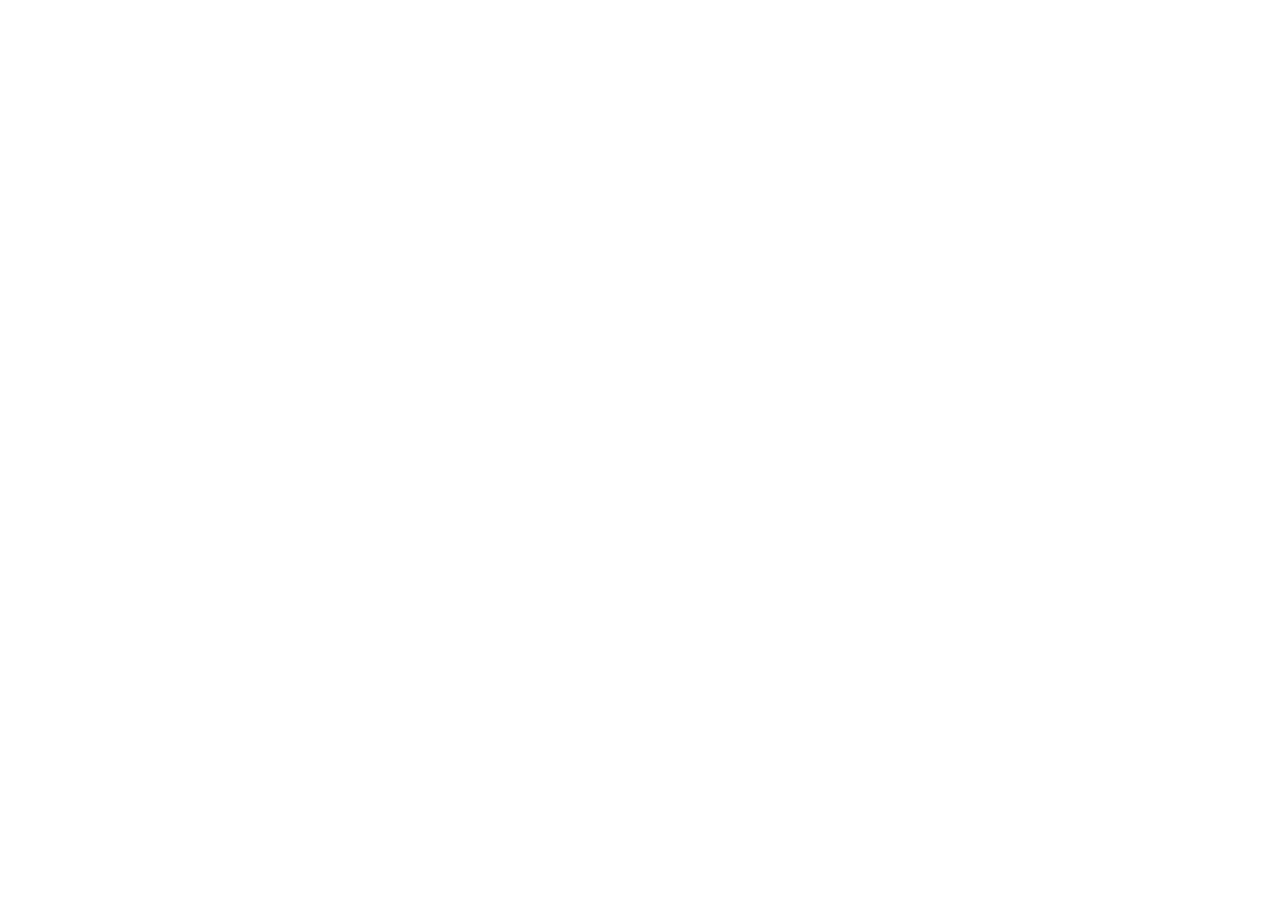
==== commit 533f714c: "fh" ====
--- a/info/resume.html
+++ b/info/resume.html
@@ -1,36 +1,209 @@
 <!DOCTYPE html>
 <html lang="en-US">
   <head>
-    <meta charset="utf-8">
-    <meta name="viewport" content="width=device-width,initial-scale=1">
+    <meta charset="utf-8" />
+    <meta name="viewport" content="width=device-width,initial-scale=1" />
     <title>Resume | Artem Sedlyar ✔</title>
-    <meta name="generator" content="VuePress 1.5.4">
-    
-    <meta name="description" content="Frontend Web Developer">
-    <meta name="theme-color" content="#3eaf7c">
-    <meta name="apple-mobile-web-app-capable" content="yes">
-    <meta name="apple-mobile-web-app-status-bar-style" content="black">
-    <link rel="preload" href="/assets/css/0.styles.e78fe4bb.css" as="style"><link rel="preload" href="/assets/js/app.3f06bd6e.js" as="script"><link rel="preload" href="/assets/js/2.9921effe.js" as="script"><link rel="preload" href="/assets/js/8.894c7c05.js" as="script"><link rel="prefetch" href="/assets/js/3.db31d15b.js"><link rel="prefetch" href="/assets/js/4.f16aa5b3.js"><link rel="prefetch" href="/assets/js/5.d03f5406.js"><link rel="prefetch" href="/assets/js/6.c8559606.js"><link rel="prefetch" href="/assets/js/7.cd7a9723.js">
-    <link rel="stylesheet" href="/assets/css/0.styles.e78fe4bb.css">
+    <meta name="generator" content="VuePress 1.5.4" />
+
+    <meta name="description" content="Frontend Web Developer" />
+    <meta name="theme-color" content="#3eaf7c" />
+    <meta name="apple-mobile-web-app-capable" content="yes" />
+    <meta name="apple-mobile-web-app-status-bar-style" content="black" />
+    <link rel="preload" href="/assets/css/0.styles.e78fe4bb.css" as="style" />
+    <link rel="preload" href="/assets/js/app.3f06bd6e.js" as="script" />
+    <link rel="preload" href="/assets/js/2.9921effe.js" as="script" />
+    <link rel="preload" href="/assets/js/8.894c7c05.js" as="script" />
+    <link rel="prefetch" href="/assets/js/3.db31d15b.js" />
+    <link rel="prefetch" href="/assets/js/4.f16aa5b3.js" />
+    <link rel="prefetch" href="/assets/js/5.d03f5406.js" />
+    <link rel="prefetch" href="/assets/js/6.c8559606.js" />
+    <link rel="prefetch" href="/assets/js/7.cd7a9723.js" />
+    <link rel="stylesheet" href="/assets/css/0.styles.e78fe4bb.css" />
   </head>
   <body>
-    <div id="app" data-server-rendered="true"><div class="theme-container"><header class="navbar"><div class="sidebar-button"><svg xmlns="http://www.w3.org/2000/svg" aria-hidden="true" role="img" viewBox="0 0 448 512" class="icon"><path fill="currentColor" d="M436 124H12c-6.627 0-12-5.373-12-12V80c0-6.627 5.373-12 12-12h424c6.627 0 12 5.373 12 12v32c0 6.627-5.373 12-12 12zm0 160H12c-6.627 0-12-5.373-12-12v-32c0-6.627 5.373-12 12-12h424c6.627 0 12 5.373 12 12v32c0 6.627-5.373 12-12 12zm0 160H12c-6.627 0-12-5.373-12-12v-32c0-6.627 5.373-12 12-12h424c6.627 0 12 5.373 12 12v32c0 6.627-5.373 12-12 12z"></path></svg></div> <a href="/" class="home-link router-link-active"><!----> <span class="site-name">Artem Sedlyar ✔</span></a> <div class="links"><!----> <nav class="nav-links can-hide"><div class="nav-item"><a href="/info/" class="nav-link router-link-active">
-  About Me
-</a></div><div class="nav-item"><a href="/contact/" class="nav-link">
-  Contact
-</a></div> <!----></nav></div></header> <div class="sidebar-mask"></div> <aside class="sidebar"><nav class="nav-links"><div class="nav-item"><a href="/info/" class="nav-link router-link-active">
-  About Me
-</a></div><div class="nav-item"><a href="/contact/" class="nav-link">
-  Contact
-</a></div> <!----></nav>  <ul class="sidebar-links"><li><section class="sidebar-group depth-0"><a href="/info/" class="sidebar-heading clickable router-link-active open"><span>About me</span> <!----></a> <ul class="sidebar-links sidebar-group-items"><li><a href="/info/" aria-current="page" class="sidebar-link">Info</a></li><li><a href="/info/resume.html" aria-current="page" class="active sidebar-link">Resume</a><ul class="sidebar-sub-headers"><li class="sidebar-sub-header"><a href="/info/resume.html#frontend-skills" class="sidebar-link">Frontend skills</a></li><li class="sidebar-sub-header"><a href="/info/resume.html#another-skills" class="sidebar-link">Another skills</a></li></ul></li></ul></section></li><li><a href="/contact/" class="sidebar-link">Contact</a></li></ul> </aside> <main class="page"> <div class="theme-default-content content__default"><h1 id="resume"><a href="#resume" class="header-anchor">#</a> Resume</h1> <p>I start as self-educated HTML-coder and worked in web-studio, one year, where I created landing pages or multi-page hard templates using BEM naming, jQuery and native JS ES5/ES6.</p> <p>I have confident knowledge of all types of layout and SCSS capabilities. I set up Gulp / Webpack configurations for all projects. Familiar with many libraries and plugins that speed up development.</p> <h2 id="frontend-skills"><a href="#frontend-skills" class="header-anchor">#</a> Frontend skills</h2> <ul><li>JavaScript (ES6+)</li> <li>Vue.js 2.x, RestAPI Concept</li> <li>Vuex / Router</li> <li>Stylus / SCSS / SASS / styled-components</li> <li>PugJS (Jade)</li> <li>Vuetify, Twitter Bootstrap, Material UI</li> <li>Webpack / Gulp / Parcel</li></ul> <h2 id="another-skills"><a href="#another-skills" class="header-anchor">#</a> Another skills</h2> <ul><li>Git / GitHub / Bitbucket / GitLab</li> <li>GitFlow concept</li> <li>BEM (CSS)</li> <li>MySQL / MongoDB</li> <li>JSON</li></ul> <h3 id="💢"><a href="#💢" class="header-anchor">#</a> 💢</h3> <div class="custom-block tip"><p class="custom-block-title">Now</p> <p>Today I work in a freelance place, implementing and modifying existing sites and SPA using Vue.js/Nuxt.js/Vuetify.</p></div> <p>I also practice every day and do my own projects. <strong><a href="github.com/xelinel32">github</a></strong></p> <p>My account at freelancehunt. <strong><a href="">hunt</a></strong></p> <blockquote><p>Ready to complete technical task! 🖤</p></blockquote></div> <footer class="page-edit"><!----> <!----></footer> <div class="page-nav"><p class="inner"><span class="prev">
-      ←
-      <a href="/info/" class="prev router-link-active">
-        Info
-      </a></span> <span class="next"><a href="/contact/">
-        Contact
-      </a>
-      →
-    </span></p></div> </main></div><div class="global-ui"><!----></div></div>
-    <script src="/assets/js/app.3f06bd6e.js" defer></script><script src="/assets/js/2.9921effe.js" defer></script><script src="/assets/js/8.894c7c05.js" defer></script>
+    <div id="app" data-server-rendered="true">
+      <div class="theme-container">
+        <header class="navbar">
+          <div class="sidebar-button">
+            <svg
+              xmlns="http://www.w3.org/2000/svg"
+              aria-hidden="true"
+              role="img"
+              viewBox="0 0 448 512"
+              class="icon"
+            >
+              <path
+                fill="currentColor"
+                d="M436 124H12c-6.627 0-12-5.373-12-12V80c0-6.627 5.373-12 12-12h424c6.627 0 12 5.373 12 12v32c0 6.627-5.373 12-12 12zm0 160H12c-6.627 0-12-5.373-12-12v-32c0-6.627 5.373-12 12-12h424c6.627 0 12 5.373 12 12v32c0 6.627-5.373 12-12 12zm0 160H12c-6.627 0-12-5.373-12-12v-32c0-6.627 5.373-12 12-12h424c6.627 0 12 5.373 12 12v32c0 6.627-5.373 12-12 12z"
+              ></path>
+            </svg>
+          </div>
+          <a href="/" class="home-link router-link-active"
+            ><!---->
+            <span class="site-name">Artem Sedlyar ✔</span></a
+          >
+          <div class="links">
+            <!---->
+            <nav class="nav-links can-hide">
+              <div class="nav-item">
+                <a href="/info/" class="nav-link router-link-active">
+                  About Me
+                </a>
+              </div>
+              <div class="nav-item">
+                <a href="/contact/" class="nav-link"> Contact </a>
+              </div>
+              <!---->
+            </nav>
+          </div>
+        </header>
+        <div class="sidebar-mask"></div>
+        <aside class="sidebar">
+          <nav class="nav-links">
+            <div class="nav-item">
+              <a href="/info/" class="nav-link router-link-active">
+                About Me
+              </a>
+            </div>
+            <div class="nav-item">
+              <a href="/contact/" class="nav-link"> Contact </a>
+            </div>
+            <!---->
+          </nav>
+          <ul class="sidebar-links">
+            <li>
+              <section class="sidebar-group depth-0">
+                <a
+                  href="/info/"
+                  class="sidebar-heading clickable router-link-active open"
+                  ><span>About me</span>
+                  <!----></a
+                >
+                <ul class="sidebar-links sidebar-group-items">
+                  <li>
+                    <a href="/info/" aria-current="page" class="sidebar-link"
+                      >Info</a
+                    >
+                  </li>
+                  <li>
+                    <a
+                      href="/info/resume.html"
+                      aria-current="page"
+                      class="active sidebar-link"
+                      >Resume</a
+                    >
+                    <ul class="sidebar-sub-headers">
+                      <li class="sidebar-sub-header">
+                        <a
+                          href="/info/resume.html#frontend-skills"
+                          class="sidebar-link"
+                          >Frontend skills</a
+                        >
+                      </li>
+                      <li class="sidebar-sub-header">
+                        <a
+                          href="/info/resume.html#another-skills"
+                          class="sidebar-link"
+                          >Another skills</a
+                        >
+                      </li>
+                    </ul>
+                  </li>
+                </ul>
+              </section>
+            </li>
+            <li><a href="/contact/" class="sidebar-link">Contact</a></li>
+          </ul>
+        </aside>
+        <main class="page">
+          <div class="theme-default-content content__default">
+            <h1 id="resume">
+              <a href="#resume" class="header-anchor">#</a> Resume
+            </h1>
+            <p>
+              I start as self-educated HTML-coder and worked in web-studio, one
+              year, where I created landing pages or multi-page hard templates
+              using BEM naming, jQuery and native JS ES5/ES6.
+            </p>
+            <p>
+              I have confident knowledge of all types of layout and SCSS
+              capabilities. I set up Gulp / Webpack configurations for all
+              projects. Familiar with many libraries and plugins that speed up
+              development.
+            </p>
+            <h2 id="frontend-skills">
+              <a href="#frontend-skills" class="header-anchor">#</a> Frontend
+              skills
+            </h2>
+            <ul>
+              <li>JavaScript (ES6+)</li>
+              <li>Vue.js 2.x, RestAPI Concept</li>
+              <li>Vuex / Router</li>
+              <li>Stylus / SCSS / SASS</li>
+              <li>PugJS (Jade)</li>
+              <li>Vuetify, Twitter Bootstrap, Material UI</li>
+              <li>Webpack / Gulp / Parcel</li>
+            </ul>
+            <h2 id="another-skills">
+              <a href="#another-skills" class="header-anchor">#</a> Another
+              skills
+            </h2>
+            <ul>
+              <li>Git / GitHub / Bitbucket / GitLab</li>
+              <li>GitFlow concept</li>
+              <li>BEM (CSS)</li>
+              <li>MySQL / MongoDB</li>
+              <li>JSON</li>
+            </ul>
+            <h3 id="💢"><a href="#💢" class="header-anchor">#</a> 💢</h3>
+            <div class="custom-block tip">
+              <p class="custom-block-title">Now</p>
+              <p>
+                Today I work in a freelance place, implementing and modifying
+                existing sites and SPA using Vue.js/Nuxt.js/Vuetify.
+              </p>
+            </div>
+            <p>
+              I also practice every day and do my own projects.
+              <strong><a href="github.com/xelinel32">github</a></strong>
+            </p>
+            <p>
+              My account at freelancehunt.
+              <strong
+                ><a
+                  target="_blank"
+                  href="https://freelancehunt.com/freelancer/xelinel32.html "
+                  >hunt</a
+                ></strong
+              >
+            </p>
+            <blockquote><p>Ready to complete technical task! 🖤</p></blockquote>
+          </div>
+          <footer class="page-edit">
+            <!---->
+            <!---->
+          </footer>
+          <div class="page-nav">
+            <p class="inner">
+              <span class="prev">
+                ←
+                <a href="/info/" class="prev router-link-active">
+                  Info
+                </a></span
+              >
+              <span class="next"
+                ><a href="/contact/"> Contact </a>
+                →
+              </span>
+            </p>
+          </div>
+        </main>
+      </div>
+      <div class="global-ui"><!----></div>
+    </div>
+    <script src="/assets/js/app.3f06bd6e.js" defer></script>
+    <script src="/assets/js/2.9921effe.js" defer></script>
+    <script src="/assets/js/8.894c7c05.js" defer></script>
   </body>
 </html>
